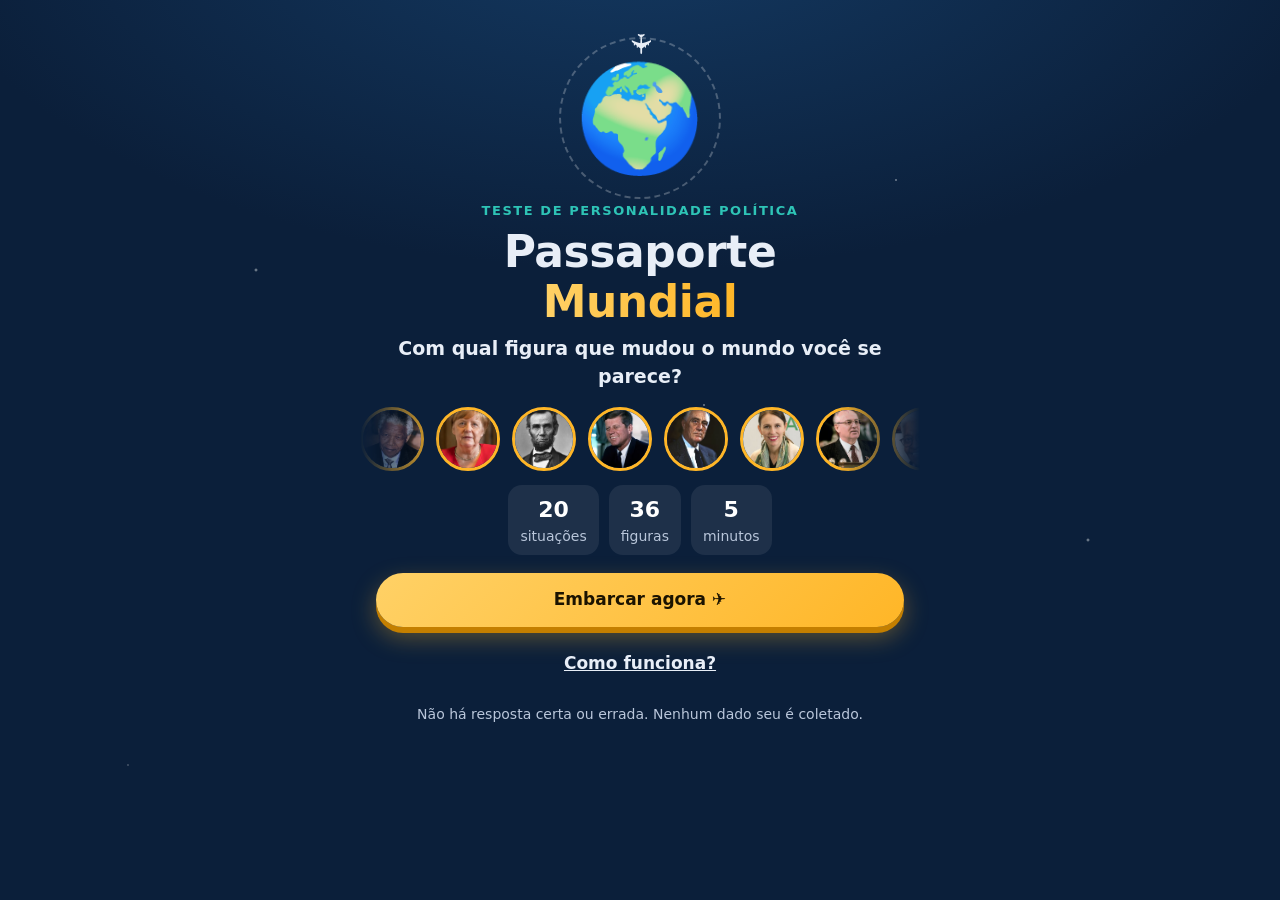
==== index.html @ 323e2ace "Passaporte Mundial: teste com 36 figuras, 20 perguntas e modo offline Co-Authored-By: Claude Opus 5." ====
<!doctype html>
<html lang="pt-BR">
<head>
<meta charset="utf-8">
<meta name="viewport" content="width=device-width,initial-scale=1">
<meta name="theme-color" content="#0b1f3a">
<meta name="description" content="Com qual figura política mundial você se parece? 20 situações, 36 figuras que mudaram o mundo.">
<meta property="og:title" content="Passaporte Mundial">
<meta property="og:description" content="Com qual figura política mundial você se parece? Faça o teste!">
<link rel="icon" href="data:image/svg+xml,%3Csvg xmlns=%22http://www.w3.org/2000/svg%22 viewBox=%220 0 100 100%22%3E%3Ctext y=%22.9em%22 font-size=%2290%22%3E✈️%3C/text%3E%3C/svg%3E">
<title>Passaporte Mundial</title>
<link rel="stylesheet" href="css/estilo.css">
<link rel="manifest" href="manifest.webmanifest">
</head>
<body>
<div class="ceu" aria-hidden="true"></div>
<main id="app" tabindex="-1">

  <section id="tela-inicio" class="tela">
    <div class="capa">
      <div class="globo" aria-hidden="true">
        <div class="globo-terra">🌍</div>
        <div class="orbita"><span>✈️</span></div>
      </div>
      <p class="pre-titulo">Teste de personalidade política</p>
      <h1>Passaporte<br><span>Mundial</span></h1>
      <p class="sub">Com qual figura que mudou o mundo você se parece?</p>
      <div class="esteira" aria-hidden="true"><div class="esteira-faixa"></div></div>
      <ul class="fatos">
        <li><strong>20</strong> situações</li>
        <li><strong>36</strong> figuras</li>
        <li><strong>5</strong> minutos</li>
      </ul>
      <button class="btn principal pulsar" data-acao="comecar">Embarcar agora ✈️</button>
      <button class="btn claro" data-acao="continuar" hidden>Continuar de onde parei</button>
      <button class="btn texto" data-acao="como">Como funciona?</button>
      <p class="miudo">Não há resposta certa ou errada. Nenhum dado seu é coletado.</p>
    </div>
  </section>

  <section id="tela-pergunta" class="tela" hidden>
    <div class="rota" role="progressbar" aria-valuemin="1" aria-valuemax="20">
      <div class="rota-linha"><span class="rota-feito"></span><span class="aviao" aria-hidden="true">✈️</span></div>
      <p class="contador"></p>
    </div>
    <div class="cartao-pergunta">
      <p class="tag-tipo"></p>
      <h2 class="enunciado" tabindex="-1"></h2>
      <div class="alternativas" role="list"></div>
    </div>
    <button class="btn texto voltar" data-acao="voltar">← Voltar</button>
  </section>

  <section id="tela-revelando" class="tela" hidden>
    <div class="revelando" role="status" aria-live="polite">
      <div class="roleta" aria-hidden="true"><img alt=""></div>
      <p class="revelando-texto">Carimbando seu passaporte…</p>
      <p class="revelando-nome" aria-hidden="true"></p>
    </div>
  </section>

  <section id="tela-resultado" class="tela" hidden>
    <article class="visto" aria-labelledby="res-nome">
      <div class="visto-faixa"><span>PASSAPORTE MUNDIAL</span><span class="visto-num"></span></div>
      <div class="visto-topo">
        <div class="moldura"><img class="foto" alt=""><p class="carimbo" aria-hidden="true">VISTO<br>APROVADO</p></div>
        <div>
          <p class="kicker">Você se parece com</p>
          <h2 id="res-nome"></h2>
          <p class="titulo"></p>
          <p class="origem"></p>
        </div>
      </div>
      <div class="em-comum"><p class="rotulo">Em comum com você</p><ul class="chips"></ul></div>
      <ul class="qualidades"></ul>
      <p class="historia"></p>
      <blockquote class="frase"><p></p><cite></cite></blockquote>
      <p class="gancho"></p>
      <button class="btn principal" data-acao="ficha">Ver mais sobre essa figura</button>
      <p class="credito"></p>
    </article>

    <div class="rara surgir" hidden></div>

    <section class="bloco surgir comparacao">
      <h3>Você × <span class="nome-fig"></span></h3>
      <p class="miudo">Quanto cada traço se destaca, de 0 a 5. No seu perfil, o traço mais forte vale 5.</p>
      <div class="legenda" aria-hidden="true"><span class="leg voce">Você</span><span class="leg fig">Figura</span></div>
      <div class="barras"></div>
    </section>

    <section class="bloco surgir">
      <h3>🏆 Top 3 mais parecidos</h3>
      <ol class="top3 lista-fig"></ol>
    </section>

    <section class="bloco surgir">
      <h3>🧭 Também combinam com você, por área</h3>
      <ul class="por-categoria lista-fig"></ul>
    </section>

    <section class="bloco surgir compartilhar">
      <h3>📣 Compartilhe seu visto</h3>
      <button class="btn principal" data-acao="imagem">📸 Salvar imagem para stories</button>
      <div class="redes">
        <a class="rede whatsapp" target="_blank" rel="noopener">WhatsApp</a>
        <a class="rede telegram" target="_blank" rel="noopener">Telegram</a>
        <a class="rede x" target="_blank" rel="noopener">X</a>
        <a class="rede facebook" target="_blank" rel="noopener">Facebook</a>
      </div>
      <p class="miudo">Instagram e TikTok: salve a imagem e poste nos stories.</p>
      <button class="btn claro" data-acao="link">🔗 Copiar link do resultado</button>
      <p class="aviso-copia" role="status" aria-live="polite"></p>
    </section>

    <div class="acoes">
      <button class="btn texto" data-acao="como">Como funciona?</button>
      <button class="btn texto" data-acao="refazer">Refazer o teste</button>
    </div>
  </section>

  <section id="tela-como" class="tela" hidden>
    <div class="papel">
      <h2>Como funciona</h2>
      <p>Cada resposta soma pontos em <strong>10 traços</strong>, organizados em três grupos:</p>
      <ul>
        <li><strong>Estilo</strong>: Diálogo, Firmeza, Estratégia e Empatia. É o seu jeito de agir.</li>
        <li><strong>Causa</strong>: Paz, Igualdade e direitos, Liberdade e democracia e Desenvolvimento. É o que mais te move.</li>
        <li><strong>Caminho</strong>: se você prefere mudar aos poucos ou de uma vez, e se acha que quem resolve é mais o governo ou mais a sociedade.</li>
      </ul>
      <p>Cada uma das 36 figuras recebeu uma nota de 0 a 5 em cada traço, com base na história dela. No fim, o teste compara o formato do seu perfil (os traços que mais se destacam em você) com o de cada figura e calcula a porcentagem de parecença.</p>
      <p>O grupo "Caminho" pesa só 20% no resultado, porque o mais importante é o seu estilo e as suas causas.</p>
      <p><strong>Todas as figuras são pessoas que defenderam a democracia e a paz, cada uma do seu jeito.</strong> Não existe resultado melhor ou pior.</p>
      <p class="miudo">O teste é uma atividade educativa, não um diagnóstico. Nada do que você responde sai do seu celular.</p>
      <button class="btn principal" data-acao="fechar-como">Voltar</button>
    </div>
  </section>

  <section id="tela-carregando" class="tela"><p class="carregando">Preparando a viagem…</p></section>
</main>

<canvas id="confete" aria-hidden="true"></canvas>

<dialog id="ficha" aria-labelledby="ficha-nome">
  <div class="ficha-conteudo">
    <button class="fechar" data-acao="fechar-ficha" aria-label="Fechar">×</button>
    <div class="ficha-topo">
      <img class="foto" alt="">
      <div>
        <h2 id="ficha-nome"></h2>
        <p class="titulo"></p>
        <p class="origem"></p>
      </div>
    </div>
    <h3>👤 Quem foi</h3><p class="f-bio"></p>
    <h3>🕰️ Contexto histórico</h3><p class="f-contexto"></p>
    <h3>🌍 O que fez no mundo</h3><p class="f-oquefez"></p>
    <h3>💡 Curiosidades</h3><ul class="f-curiosidades"></ul>
    <h3>🧭 Por que importa para RI</h3><p class="f-ri"></p>
    <p class="credito"></p>
    <button class="btn principal" data-acao="fechar-ficha">Fechar</button>
  </div>
</dialog>

<script type="module" src="js/app.js"></script>
</body>
</html>
---- css/estilo.css ----
:root {
  --noite: #0b1f3a;
  --noite-2: #143a63;
  --papel: #fffdf7;
  --texto: #1b2433;
  --suave: #4a5568;
  --claro: #e8eef7;
  --claro-suave: #b9c6da;
  --ambar: #ffb627;
  --ambar-escuro: #8a5a00;
  --turquesa: #2ec4b6;
  --lilas: #8b5cf6;
  --petroleo: #0f4c5c;
  --borda: #e6dfcf;
  --raio: 18px;
  --sombra: 0 10px 30px rgba(0, 0, 0, .25);
}
* { box-sizing: border-box; }
html { -webkit-text-size-adjust: 100%; }
body {
  margin: 0; min-height: 100vh;
  background: radial-gradient(1200px 600px at 50% -10%, var(--noite-2), var(--noite) 60%) fixed, var(--noite);
  color: var(--claro);
  font: 17px/1.5 system-ui, -apple-system, "Segoe UI", Roboto, sans-serif;
  overflow-x: hidden;
}
/* estrelas */
.ceu {
  position: fixed; inset: 0; pointer-events: none; opacity: .6;
  background-image:
    radial-gradient(2px 2px at 20% 30%, #fff, transparent),
    radial-gradient(1.5px 1.5px at 70% 20%, #fff, transparent),
    radial-gradient(1px 1px at 40% 70%, #fff, transparent),
    radial-gradient(2px 2px at 85% 60%, #fff, transparent),
    radial-gradient(1px 1px at 10% 85%, #fff, transparent),
    radial-gradient(1.5px 1.5px at 55% 45%, #fff, transparent);
  animation: piscar 4s ease-in-out infinite alternate;
}
@keyframes piscar { to { opacity: .25; } }

main { position: relative; max-width: 560px; margin: 0 auto; padding: 16px 16px 48px; outline: none; }
img { max-width: 100%; }
h1, h2, h3 { line-height: 1.15; }
h3 { margin: 0 0 8px; font-size: 19px; }
.miudo { font-size: 14px; color: var(--claro-suave); }
[hidden] { display: none !important; }
.tela:not([hidden]) { animation: entrar .45s cubic-bezier(.2, .8, .2, 1); }
@keyframes entrar { from { opacity: 0; transform: translateY(18px); } }

/* Botões */
.btn {
  display: block; width: 100%; min-height: 54px; margin: 10px 0;
  padding: 12px 18px; border: 2px solid var(--claro); border-radius: 99px;
  background: transparent; color: var(--claro);
  font: inherit; font-weight: 700; cursor: pointer;
  transition: transform .15s, box-shadow .15s, background .15s;
}
.btn:active { transform: scale(.97); }
.btn.principal {
  border: none; color: #1b1300;
  background: linear-gradient(135deg, #ffd166, var(--ambar));
  box-shadow: 0 6px 0 #c47f00, 0 10px 24px rgba(255, 182, 39, .35);
}
.btn.principal:active { transform: translateY(4px); box-shadow: 0 2px 0 #c47f00; }
.btn.claro { background: rgba(255, 255, 255, .08); }
.btn.texto { border-color: transparent; text-decoration: underline; min-height: 48px; font-weight: 600; }
.pulsar { animation: pulsar 1.8s ease-in-out infinite; }
@keyframes pulsar { 50% { transform: scale(1.04); } }
:focus-visible { outline: 3px solid var(--turquesa); outline-offset: 3px; }

/* Capa */
.capa { text-align: center; padding-top: 3vh; }
.globo { position: relative; width: 150px; height: 150px; margin: 0 auto 8px; }
.globo-terra { font-size: 104px; line-height: 150px; animation: flutuar 4s ease-in-out infinite; }
@keyframes flutuar { 50% { transform: translateY(-8px); } }
.orbita { position: absolute; inset: -6px; border: 2px dashed rgba(255, 255, 255, .25); border-radius: 50%; animation: girar 6s linear infinite; }
.orbita span { position: absolute; top: -16px; left: 50%; font-size: 28px; transform: translateX(-50%) rotate(90deg); }
@keyframes girar { to { transform: rotate(360deg); } }
.pre-titulo { margin: 0; color: var(--turquesa); font-weight: 800; letter-spacing: .12em; text-transform: uppercase; font-size: 13px; }
.capa h1 { margin: 6px 0; font-size: 44px; font-weight: 900; letter-spacing: -.01em; }
.capa h1 span {
  background: linear-gradient(90deg, #ffd166, var(--ambar), #ff8fab, var(--ambar));
  background-size: 300% 100%; -webkit-background-clip: text; background-clip: text; color: transparent;
  animation: brilho 6s linear infinite;
}
@keyframes brilho { to { background-position: 300% 0; } }
.capa .sub { font-size: 19px; font-weight: 600; margin: 4px 0 16px; }
.esteira { overflow: hidden; margin: 0 -16px 14px; mask-image: linear-gradient(90deg, transparent, #000 15%, #000 85%, transparent); }
.esteira-faixa { display: flex; gap: 12px; width: max-content; animation: esteira 40s linear infinite; }
.esteira-faixa img { width: 64px; height: 64px; object-fit: cover; border-radius: 50%; border: 3px solid var(--ambar); background: var(--noite-2); }
@keyframes esteira { to { transform: translateX(-50%); } }
.fatos { list-style: none; padding: 0; margin: 0 0 18px; display: flex; justify-content: center; gap: 10px; }
.fatos li { background: rgba(255, 255, 255, .08); border-radius: 14px; padding: 8px 12px; font-size: 14px; color: var(--claro-suave); }
.fatos strong { display: block; font-size: 22px; color: #fff; }

/* Pergunta */
.rota { margin-bottom: 14px; }
.rota-linha { position: relative; height: 26px; }
.rota-linha::before { content: ""; position: absolute; left: 0; right: 0; top: 12px; border-top: 3px dashed rgba(255, 255, 255, .25); }
.rota-feito { position: absolute; left: 0; top: 11px; height: 5px; width: 0; border-radius: 99px; background: linear-gradient(90deg, var(--turquesa), var(--ambar)); transition: width .5s cubic-bezier(.2, .8, .2, 1); }
.aviao { position: absolute; top: -2px; left: 0; font-size: 24px; transform: translateX(-50%) rotate(45deg); transition: left .5s cubic-bezier(.2, .8, .2, 1); }
.contador { font-size: 14px; color: var(--claro-suave); margin: 4px 0 0; }
.cartao-pergunta { background: var(--papel); color: var(--texto); border-radius: var(--raio); padding: 18px 16px 8px; box-shadow: var(--sombra); }
.cartao-pergunta.entrando { animation: deslizar .4s cubic-bezier(.2, .8, .2, 1); }
@keyframes deslizar { from { opacity: 0; transform: translateX(40px) rotate(1deg); } }
.tag-tipo { display: inline-block; margin: 0; padding: 3px 12px; border-radius: 99px; font-size: 13px; font-weight: 800; }
.tag-tipo.cotidiano { background: #fde9c0; color: var(--ambar-escuro); }
.tag-tipo.ri { background: #d7f4f1; color: #0d5c55; }
.enunciado { font-size: 21px; margin: 10px 0 16px; outline: none; }
.alt {
  display: block; width: 100%; text-align: left; min-height: 56px; margin: 0 0 10px;
  padding: 14px 16px; border: 2px solid var(--borda); border-radius: 14px;
  background: #fff; color: var(--texto); font: inherit; cursor: pointer;
  opacity: 0; animation: surgir .35s forwards; transition: border-color .15s, transform .15s, background .15s;
}
.alt:nth-child(2) { animation-delay: .06s; } .alt:nth-child(3) { animation-delay: .12s; } .alt:nth-child(4) { animation-delay: .18s; }
.alt:hover { border-color: var(--turquesa); }
.alt[aria-pressed="true"] { border-color: var(--turquesa); background: #e6faf7; font-weight: 700; }
.alt.escolhida { animation: escolher .35s forwards; border-color: var(--turquesa); background: #e6faf7; }
@keyframes escolher { 0% { opacity: 1; transform: scale(1); } 40% { transform: scale(1.04); } 100% { opacity: 1; transform: scale(1); } }
@keyframes surgir { from { opacity: 0; transform: translateY(10px); } to { opacity: 1; transform: none; } }
.voltar { width: auto; margin-left: -8px; }

/* Revelação */
.revelando { text-align: center; padding-top: 18vh; }
.roleta { width: 150px; height: 150px; margin: 0 auto; border-radius: 50%; overflow: hidden; border: 5px solid var(--ambar); box-shadow: 0 0 0 8px rgba(255, 182, 39, .2), 0 0 40px rgba(255, 182, 39, .4); animation: girar-leve 1s ease-in-out infinite alternate; }
.roleta img { width: 100%; height: 100%; object-fit: cover; }
@keyframes girar-leve { from { transform: rotate(-6deg) scale(.96); } to { transform: rotate(6deg) scale(1.04); } }
.revelando-texto { font-size: 20px; font-weight: 800; margin-top: 22px; }
.revelando-nome { color: var(--claro-suave); min-height: 1.5em; }

/* Resultado: visto */
.visto {
  position: relative; background: var(--papel); color: var(--texto);
  border-radius: var(--raio); padding: 0 18px 18px; overflow: hidden; box-shadow: var(--sombra);
  animation: virar .7s cubic-bezier(.2, .8, .2, 1);
  background-image: repeating-linear-gradient(45deg, rgba(15, 76, 92, .03) 0 10px, transparent 10px 20px);
}
@keyframes virar { from { opacity: 0; transform: perspective(800px) rotateY(-70deg); } }
.visto-faixa { display: flex; justify-content: space-between; margin: 0 -18px 16px; padding: 8px 18px; background: var(--noite); color: var(--ambar); font-size: 12px; font-weight: 800; letter-spacing: .14em; }
.carimbo {
  position: absolute; bottom: -14px; right: -4px; margin: 0; z-index: 2;
  border: 4px double #b45309; color: #b45309; padding: 6px 10px; border-radius: 10px;
  font-weight: 900; font-size: 12px; line-height: 1.1; text-align: center; letter-spacing: .06em;
  background: rgba(255, 250, 240, .85); transform: rotate(14deg);
  animation: carimbar .5s .6s cubic-bezier(.3, 1.6, .5, 1) both;
}
@keyframes carimbar { from { opacity: 0; transform: rotate(-20deg) scale(3); } to { opacity: 1; transform: rotate(14deg) scale(1); } }
.visto-topo { display: grid; grid-template-columns: 112px 1fr; gap: 14px; align-items: center; }
.moldura { position: relative; padding: 4px; border-radius: 14px; background: linear-gradient(135deg, var(--ambar), var(--turquesa)); }
.moldura .foto { display: block; width: 104px; height: 130px; object-fit: cover; border-radius: 11px; background: #ddd; }
.kicker { margin: 0; font-size: 14px; color: var(--suave); }
.visto h2 { margin: 2px 0; font-size: 25px; }
.titulo { margin: 0; color: var(--petroleo); font-weight: 800; }
.origem { margin: 2px 0 0; font-size: 14px; color: var(--suave); }
.rotulo { margin: 14px 0 6px; font-size: 12px; font-weight: 800; color: var(--suave); text-transform: uppercase; letter-spacing: .08em; }
.chips { list-style: none; padding: 0; margin: 0; display: flex; flex-wrap: wrap; gap: 6px; }
.chips li { background: var(--noite); color: #fff; padding: 5px 12px; border-radius: 99px; font-size: 14px; font-weight: 700; animation: surgir .4s both; }
.chips li:nth-child(2) { animation-delay: .1s; } .chips li:nth-child(3) { animation-delay: .2s; }
.qualidades { padding-left: 20px; margin: 12px 0; }
.qualidades li::marker { content: "★ "; color: var(--ambar-escuro); }
.frase { margin: 12px 0; padding: 10px 12px; border-left: 4px solid var(--ambar); background: #fff6e0; border-radius: 0 12px 12px 0; }
.frase p { margin: 0; font-style: italic; }
.frase cite { display: block; font-size: 13px; color: var(--suave); font-style: normal; margin-top: 4px; }
.gancho { font-weight: 800; color: var(--petroleo); }
.credito { font-size: 12px; color: var(--suave); margin: 6px 0 0; }

.surgir { animation: surgir .5s both; }
.rara {
  margin: 16px 0; padding: 14px 16px; border-radius: var(--raio); color: #fff; font-weight: 700;
  background: linear-gradient(135deg, var(--lilas), #ec4899); box-shadow: var(--sombra);
  animation: surgir .5s 1s both;
}
.bloco { margin: 18px 0; padding: 16px; border-radius: var(--raio); background: rgba(255, 255, 255, .06); border: 1px solid rgba(255, 255, 255, .1); }

/* Barras */
.legenda { display: flex; gap: 14px; font-size: 13px; margin-bottom: 8px; }
.leg::before { content: ""; display: inline-block; width: 12px; height: 12px; border-radius: 3px; margin-right: 6px; vertical-align: -1px; }
.leg.voce::before { background: var(--ambar); } .leg.fig::before { background: var(--turquesa); }
.traco { margin-bottom: 10px; }
.traco-nome { font-size: 14px; font-weight: 700; margin-bottom: 3px; }
.linha { display: grid; grid-template-columns: 1fr 34px; gap: 8px; align-items: center; font-size: 13px; color: var(--claro-suave); margin-bottom: 3px; }
.trilho { height: 10px; background: rgba(255, 255, 255, .1); border-radius: 99px; overflow: hidden; }
.trilho span { display: block; height: 100%; border-radius: 99px; width: 0; transition: width 1s cubic-bezier(.2, .8, .2, 1); }
.linha.voce .trilho span { background: var(--ambar); }
.linha.fig .trilho span { background: var(--turquesa); }

/* Listas de figuras */
.lista-fig { list-style: none; padding: 0; margin: 0; }
.lista-fig button {
  display: grid; grid-template-columns: 52px 1fr auto; gap: 12px; align-items: center;
  width: 100%; min-height: 64px; margin-bottom: 8px; padding: 8px 12px; text-align: left;
  border: none; border-radius: 14px; background: var(--papel); color: var(--texto);
  font: inherit; cursor: pointer; transition: transform .15s;
}
.lista-fig button:active { transform: scale(.98); }
.lista-fig img { width: 52px; height: 52px; object-fit: cover; border-radius: 50%; }
.lista-fig small { display: block; color: var(--suave); }
.pct { font-weight: 900; font-size: 18px; color: var(--petroleo); }
.top3 li:first-child button { outline: 3px solid var(--ambar); }

/* Compartilhar */
.redes { display: grid; grid-template-columns: 1fr 1fr; gap: 8px; margin: 6px 0; }
.rede {
  display: grid; place-items: center; min-height: 50px; border-radius: 14px;
  color: #fff; font-weight: 800; text-decoration: none; transition: transform .15s;
}
.rede:active { transform: scale(.96); }
.rede.whatsapp { background: #128c7e; } .rede.telegram { background: #1c7fbf; }
.rede.x { background: #000; border: 1px solid #444; } .rede.facebook { background: #1659c7; }
.aviso-copia { text-align: center; color: var(--turquesa); font-weight: 700; min-height: 1.5em; margin: 0; }
.acoes { margin-top: 8px; }

/* Como funciona / páginas em papel */
.papel { background: var(--papel); color: var(--texto); border-radius: var(--raio); padding: 18px; box-shadow: var(--sombra); }
.papel .miudo { color: var(--suave); }
.papel .btn.principal { margin-top: 16px; }

/* Ficha */
dialog {
  width: min(560px, 100%); max-height: 100%; margin: auto; padding: 0;
  border: none; border-radius: var(--raio); background: var(--papel); color: var(--texto);
}
dialog[open] { animation: subir .35s cubic-bezier(.2, .8, .2, 1); }
@keyframes subir { from { opacity: 0; transform: translateY(40px); } }
dialog::backdrop { background: rgba(5, 12, 24, .75); }
.ficha-conteudo { position: relative; padding: 20px 16px; }
.ficha-topo { display: grid; grid-template-columns: 96px 1fr; gap: 14px; align-items: center; padding-right: 40px; }
.ficha-topo .foto { width: 96px; height: 120px; object-fit: cover; border-radius: 12px; }
.ficha-conteudo h2 { margin: 0 0 2px; }
.ficha-conteudo h3 { margin-top: 18px; color: var(--petroleo); }
.fechar { position: absolute; top: 8px; right: 8px; width: 48px; height: 48px; border: none; background: none; font-size: 30px; color: var(--suave); cursor: pointer; }

#confete { position: fixed; inset: 0; width: 100%; height: 100%; pointer-events: none; z-index: 10; }
.carregando { text-align: center; padding-top: 30vh; color: var(--claro-suave); }

@media (prefers-reduced-motion: reduce) {
  *, *::before, *::after { animation: none !important; transition: none !important; }
  .alt { opacity: 1; }
}

/* títulos recebem foco só para leitores de tela; sem moldura visível */
h1[tabindex="-1"]:focus, h2[tabindex="-1"]:focus { outline: none; }
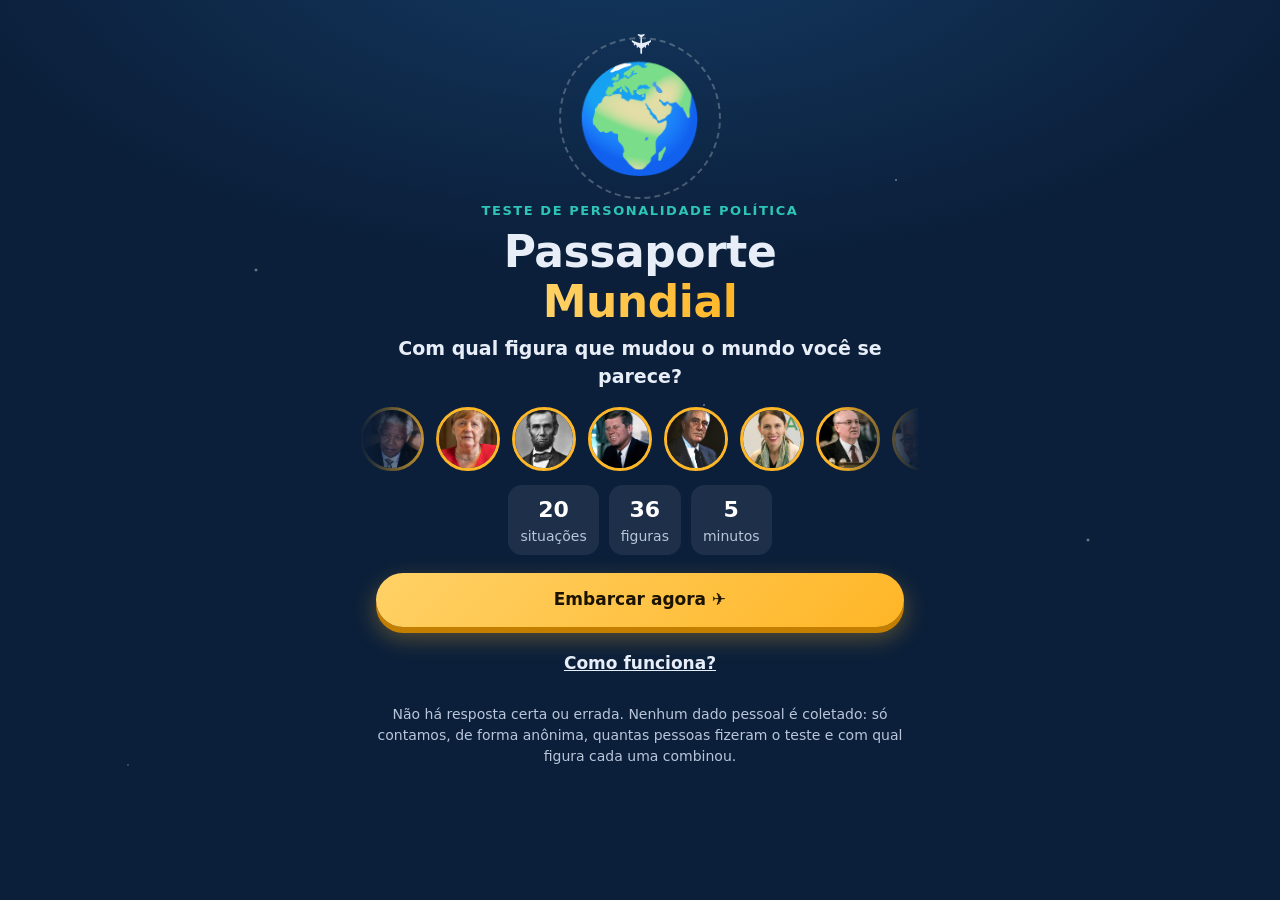
==== commit 9b3c1dcd: "Contagem anônima (GoatCounter) e turma ao vivo no facilitador Co-Authored-By: Claude Opus 5.5 <norep" ====
--- a/index.html
+++ b/index.html
@@ -34,7 +34,7 @@
       <button class="btn principal pulsar" data-acao="comecar">Embarcar agora ✈️</button>
       <button class="btn claro" data-acao="continuar" hidden>Continuar de onde parei</button>
       <button class="btn texto" data-acao="como">Como funciona?</button>
-      <p class="miudo">Não há resposta certa ou errada. Nenhum dado seu é coletado.</p>
+      <p class="miudo">Não há resposta certa ou errada. Nenhum dado pessoal é coletado: só contamos, de forma anônima, quantas pessoas fizeram o teste e com qual figura cada uma combinou.</p>
     </div>
   </section>
 
@@ -131,7 +131,7 @@
       <p>Cada uma das 36 figuras recebeu uma nota de 0 a 5 em cada traço, com base na história dela. No fim, o teste compara o formato do seu perfil (os traços que mais se destacam em você) com o de cada figura e calcula a porcentagem de parecença.</p>
       <p>O grupo "Caminho" pesa só 20% no resultado, porque o mais importante é o seu estilo e as suas causas.</p>
       <p><strong>Todas as figuras são pessoas que defenderam a democracia e a paz, cada uma do seu jeito.</strong> Não existe resultado melhor ou pior.</p>
-      <p class="miudo">O teste é uma atividade educativa, não um diagnóstico. Nada do que você responde sai do seu celular.</p>
+      <p class="miudo">O teste é uma atividade educativa, não um diagnóstico. Suas respostas não saem do seu celular. O site só conta, de forma anônima e sem cookies, quantas visitas teve e qual figura saiu no resultado (sem nome, sem e-mail, sem respostas).</p>
       <button class="btn principal" data-acao="fechar-como">Voltar</button>
     </div>
   </section>
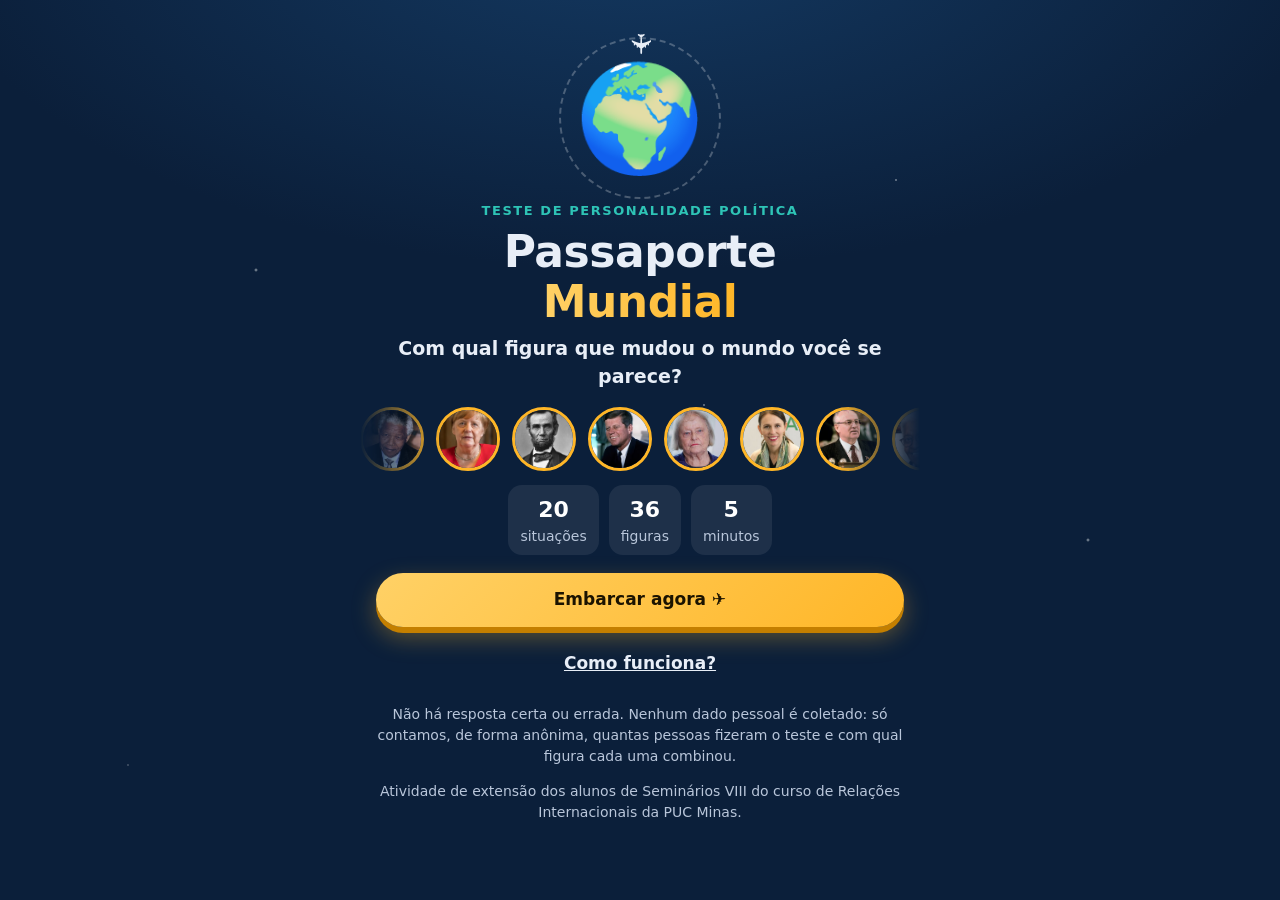
==== commit bb1b124e: "Mais mulheres entre as figuras, perguntas 7 e 12 refeitas e crédito da PUC Minas - Brandt → Vijaya L" ====
--- a/index.html
+++ b/index.html
@@ -35,6 +35,7 @@
       <button class="btn claro" data-acao="continuar" hidden>Continuar de onde parei</button>
       <button class="btn texto" data-acao="como">Como funciona?</button>
       <p class="miudo">Não há resposta certa ou errada. Nenhum dado pessoal é coletado: só contamos, de forma anônima, quantas pessoas fizeram o teste e com qual figura cada uma combinou.</p>
+      <p class="miudo">Atividade de extensão dos alunos de Seminários VIII do curso de Relações Internacionais da PUC Minas.</p>
     </div>
   </section>
 
@@ -132,6 +133,7 @@
       <p>O grupo "Caminho" pesa só 20% no resultado, porque o mais importante é o seu estilo e as suas causas.</p>
       <p><strong>Todas as figuras são pessoas que defenderam a democracia e a paz, cada uma do seu jeito.</strong> Não existe resultado melhor ou pior.</p>
       <p class="miudo">O teste é uma atividade educativa, não um diagnóstico. Suas respostas não saem do seu celular. O site só conta, de forma anônima e sem cookies, quantas visitas teve e qual figura saiu no resultado (sem nome, sem e-mail, sem respostas).</p>
+      <p class="miudo">Atividade de extensão dos alunos de Seminários VIII do curso de Relações Internacionais da PUC Minas.</p>
       <button class="btn principal" data-acao="fechar-como">Voltar</button>
     </div>
   </section>
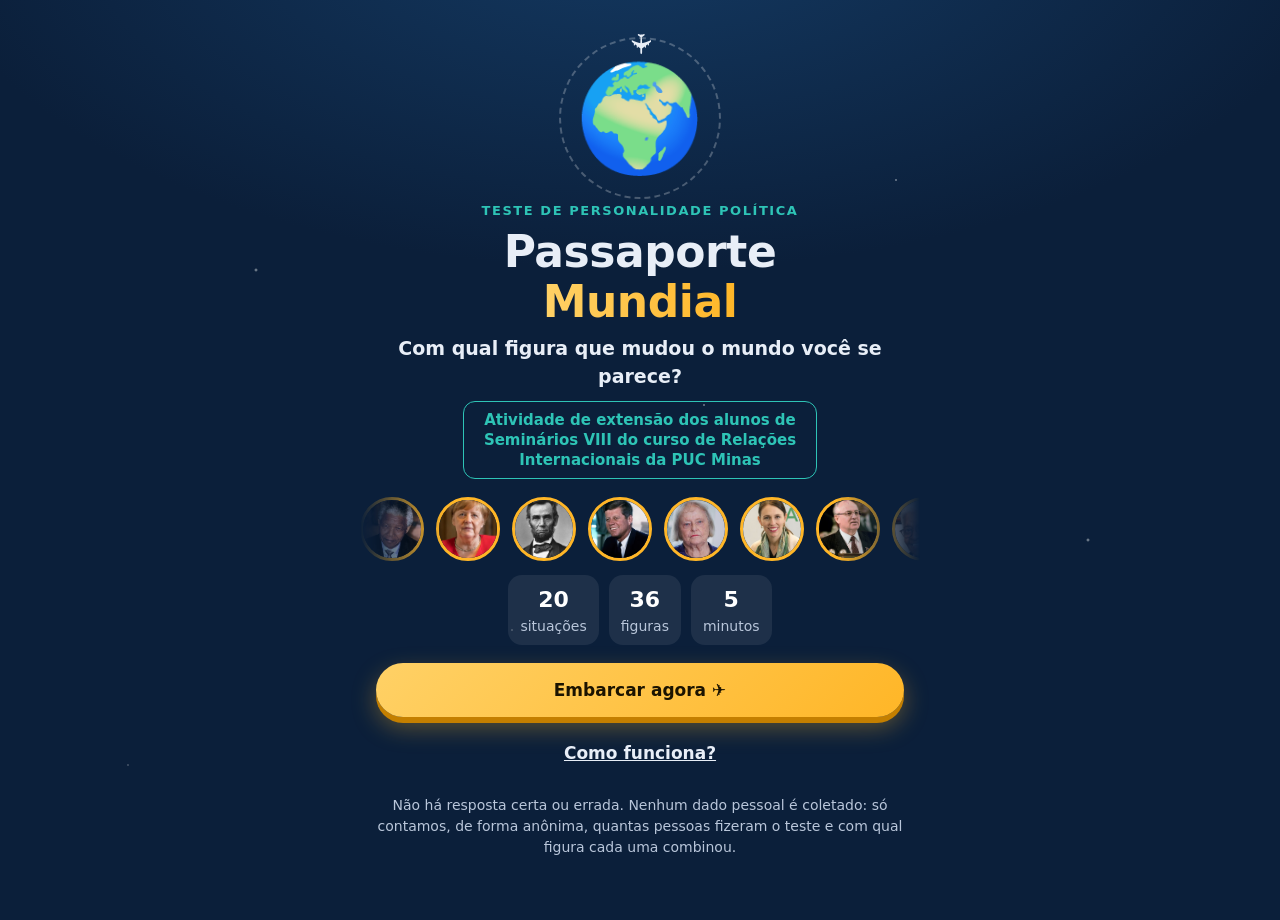
==== commit 646cf4b9: "Crédito da PUC Minas em destaque na capa, abaixo do subtítulo Co-Authored-By: Claude Opus 5.5 <norep" ====
--- a/index.html
+++ b/index.html
@@ -25,6 +25,7 @@
       <p class="pre-titulo">Teste de personalidade política</p>
       <h1>Passaporte<br><span>Mundial</span></h1>
       <p class="sub">Com qual figura que mudou o mundo você se parece?</p>
+      <p class="credito">Atividade de extensão dos alunos de Seminários VIII do curso de Relações Internacionais da PUC Minas</p>
       <div class="esteira" aria-hidden="true"><div class="esteira-faixa"></div></div>
       <ul class="fatos">
         <li><strong>20</strong> situações</li>
@@ -35,7 +36,6 @@
       <button class="btn claro" data-acao="continuar" hidden>Continuar de onde parei</button>
       <button class="btn texto" data-acao="como">Como funciona?</button>
       <p class="miudo">Não há resposta certa ou errada. Nenhum dado pessoal é coletado: só contamos, de forma anônima, quantas pessoas fizeram o teste e com qual figura cada uma combinou.</p>
-      <p class="miudo">Atividade de extensão dos alunos de Seminários VIII do curso de Relações Internacionais da PUC Minas.</p>
     </div>
   </section>
 
--- a/css/estilo.css
+++ b/css/estilo.css
@@ -85,6 +85,7 @@
 }
 @keyframes brilho { to { background-position: 300% 0; } }
 .capa .sub { font-size: 19px; font-weight: 600; margin: 4px 0 16px; }
+.capa .credito { margin: -6px auto 18px; max-width: 34ch; padding: 8px 14px; border: 1px solid var(--turquesa); border-radius: 12px; color: var(--turquesa); font-size: 15px; font-weight: 600; line-height: 1.35; }
 .esteira { overflow: hidden; margin: 0 -16px 14px; mask-image: linear-gradient(90deg, transparent, #000 15%, #000 85%, transparent); }
 .esteira-faixa { display: flex; gap: 12px; width: max-content; animation: esteira 40s linear infinite; }
 .esteira-faixa img { width: 64px; height: 64px; object-fit: cover; border-radius: 50%; border: 3px solid var(--ambar); background: var(--noite-2); }
